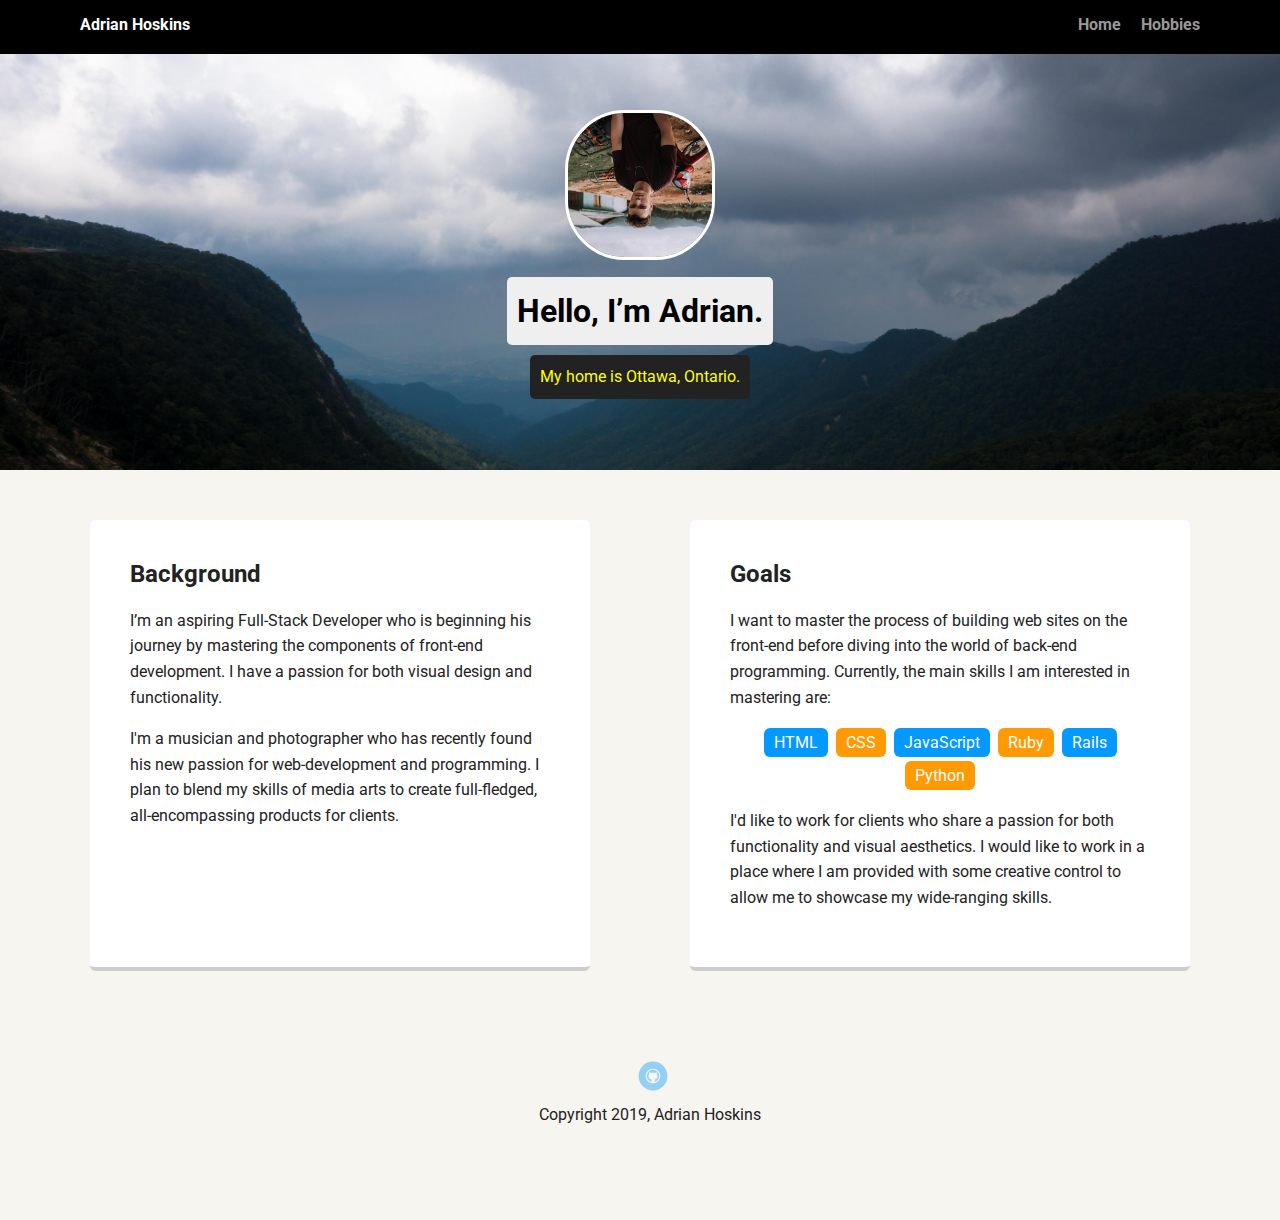
==== index.html @ 3abe0dc6 "Personalized Website for Unit 1 Project" ====
<!doctype html>
<html lang="en">
<head>
  <meta charset="utf-8">
  <title>Adrian Hoskin's Profile</title>
  <meta name="viewport" content="width=device-width, initial-scale=1.0">
  <link rel="stylesheet" href="styles.css">
  <link href="https://fonts.googleapis.com/css?family=Muli%7CRoboto:400,300,500,700,900" rel="stylesheet"></head>
  <body>

    <div class="main-nav">
        <ul class="nav">
          <li class="name">Adrian Hoskins</li>
          <li><a href="index.html">Home</a></li>
          <li><a href="hobbies.html">Hobbies</a></li>
        </ul>
    </div>

    <header>
      <img src="images/adrianhoskins.jpg" alt="Picture of Adrian Hoskins" class="profile-image">
      <h1 class="tag name">Hello, I’m Adrian.</h1>
      <p class="tag location">My home is Ottawa, Ontario.</p>
    </header>

    <main class="flex">
      <div class="card">
        <h2>Background</h2>
        <p>I’m an aspiring Full-Stack Developer who is beginning his journey by mastering the components of front-end development. I have a passion for both visual design and functionality.</p>
        <p>I'm a musician and photographer who has recently found his new passion for web-development and programming. I plan to blend my skills of media arts to create full-fledged, all-encompassing products for clients.</p>
      </div>

      <div class="card">
        <h2>Goals</h2>
        <p>I want to master the process of building web sites on the front-end before diving into the world of back-end programming. Currently, the main skills I am interested in mastering are:</p>
        <ul class="skills">
          <li>HTML</li>
          <li>CSS</li>
          <li>JavaScript</li>
          <li>Ruby</li>
          <li>Rails</li>
          <li>Python</li>
        </ul>
        <p>I'd like to work for clients who share a passion for both functionality and visual aesthetics. I would like to work in a place where I am provided with some creative control to allow me to showcase my wide-ranging skills.</p>
      </div>

    </main>
    <footer>
      <ul>
      <li><a href="https://github.com/hoskad" class="social github">Github</a></li>
      </ul>
      <p class="copyright">Copyright 2019, Adrian Hoskins</p>
    </footer>
  </body>
  </html>
---- styles.css ----
/* Global Layout Set-up */
* {
  box-sizing: border-box;
}

body {
  margin: 0;
  padding: 0;
  text-align: center;
  font-family: 'Roboto', sans-serif;
  color: #222;
  background: #f7f5f0;
}
/* Link Styles */

a {
  text-decoration: none;
  color: #999;
}
a:hover {
  color: #6633ff;
}

/* Section Styles */

.main-nav {
  width: 100%;
  background: black;
  min-height: 30px;
  padding: 10px;
  position: fixed;
  text-align: center;
}
.nav {
  display: flex;
  justify-content: space-around;
  font-weight: 700;
  list-style-type: none;
  margin: 0 auto;
  padding: 0;
}

.nav .name {
    display: block;
    margin-right: auto;
    color: white;
}
.nav li {
  padding: 5px 10px 10px 10px;
}
.nav a {
  transition: all .5s;
}
.nav a:hover {
  color: white
}

header {
  text-align: center;
  background: url('images/websitebackground.jpg') no-repeat top center ;
  background-size: cover;
  overflow: hidden;
  padding-top: 60px;
}
header {
  line-height: 1.5;
}
header .profile-image {
  margin-top: 50px;
  width: 150px;
  height: 150px;
  border-radius: 40%;
  border: 3px solid white;
  transition: all .5s;
}
header .profile-image:hover {
  transform: scale(1.2) rotate(5deg);
}
.tag {
  background-color: #efefef;
  color: black;
  padding: 10px;
  border-radius: 5px;
  display: table;
  margin: 10px auto;
}
.location {
  background-color: #222;
  color: yellow;
}
.card {
  margin: 30px;
  padding: 20px 40px 40px;
  max-width: 500px;
  text-align: left;
  background: #fff;
  border-bottom: 4px solid #ccc;
  border-radius: 6px;
  transition: all .5s;
}
.card:hover {
  border-color: #ff99ff;
}

ul.skills {
  padding: 0;
  text-align: center;
}

.skills li {
  border-radius: 6px;
  display: inline-block;
  background: #ff9904;
  color: white;
  padding: 5px 10px;
  margin: 2px;
}

.skills li:nth-child(odd) {
  background: #0399ff;
}

footer {
  width: 100%;
  min-height: 30px;
  padding: 20px 0 40px 20px;
}

footer .copyright {
  top: -8px;
  font-size: .75em;
}

footer ul {
  list-style-type: none;
  margin: 0;
  padding: 0;
}

footer ul li {
  display: inline-block;
}

a.social {
  display: inline-block;
  text-indent: -9999px;
  margin-left: 5px;
  width: 30px;
  height: 30px;
  background-size: 30px 30px;
  opacity: .4;
  transition: all .5s;
}

a.github {
  background-image: url(images/github.svg);
}
a.instagram {
  background-image: url(images/Black_Instagram.png);
}
a.social:hover {
  opacity: 1;
}
.clearfix {
  clear: both;
}

/* Styles for larger screens */
@media screen and (min-width: 720px) {

  .flex {
      display: -ms-flexbox;      /* TWEENER - IE 10 */
      display: flex;
      max-width: 1200px;
      -ms-flex-pack: distribute;
      justify-content: space-around;
      margin: 0 auto;
  }

  header {
    min-height: 470px;
  }

  .nav {
    max-width: 1200px;
    padding: 0 30px;
  }


  main {
    padding-top: 20px;
  }

  main p {
    line-height: 1.6em;
  }

  footer {
    font-size: 1.3em;
    max-width: 1200px;
    margin: 40px auto;
  }

}
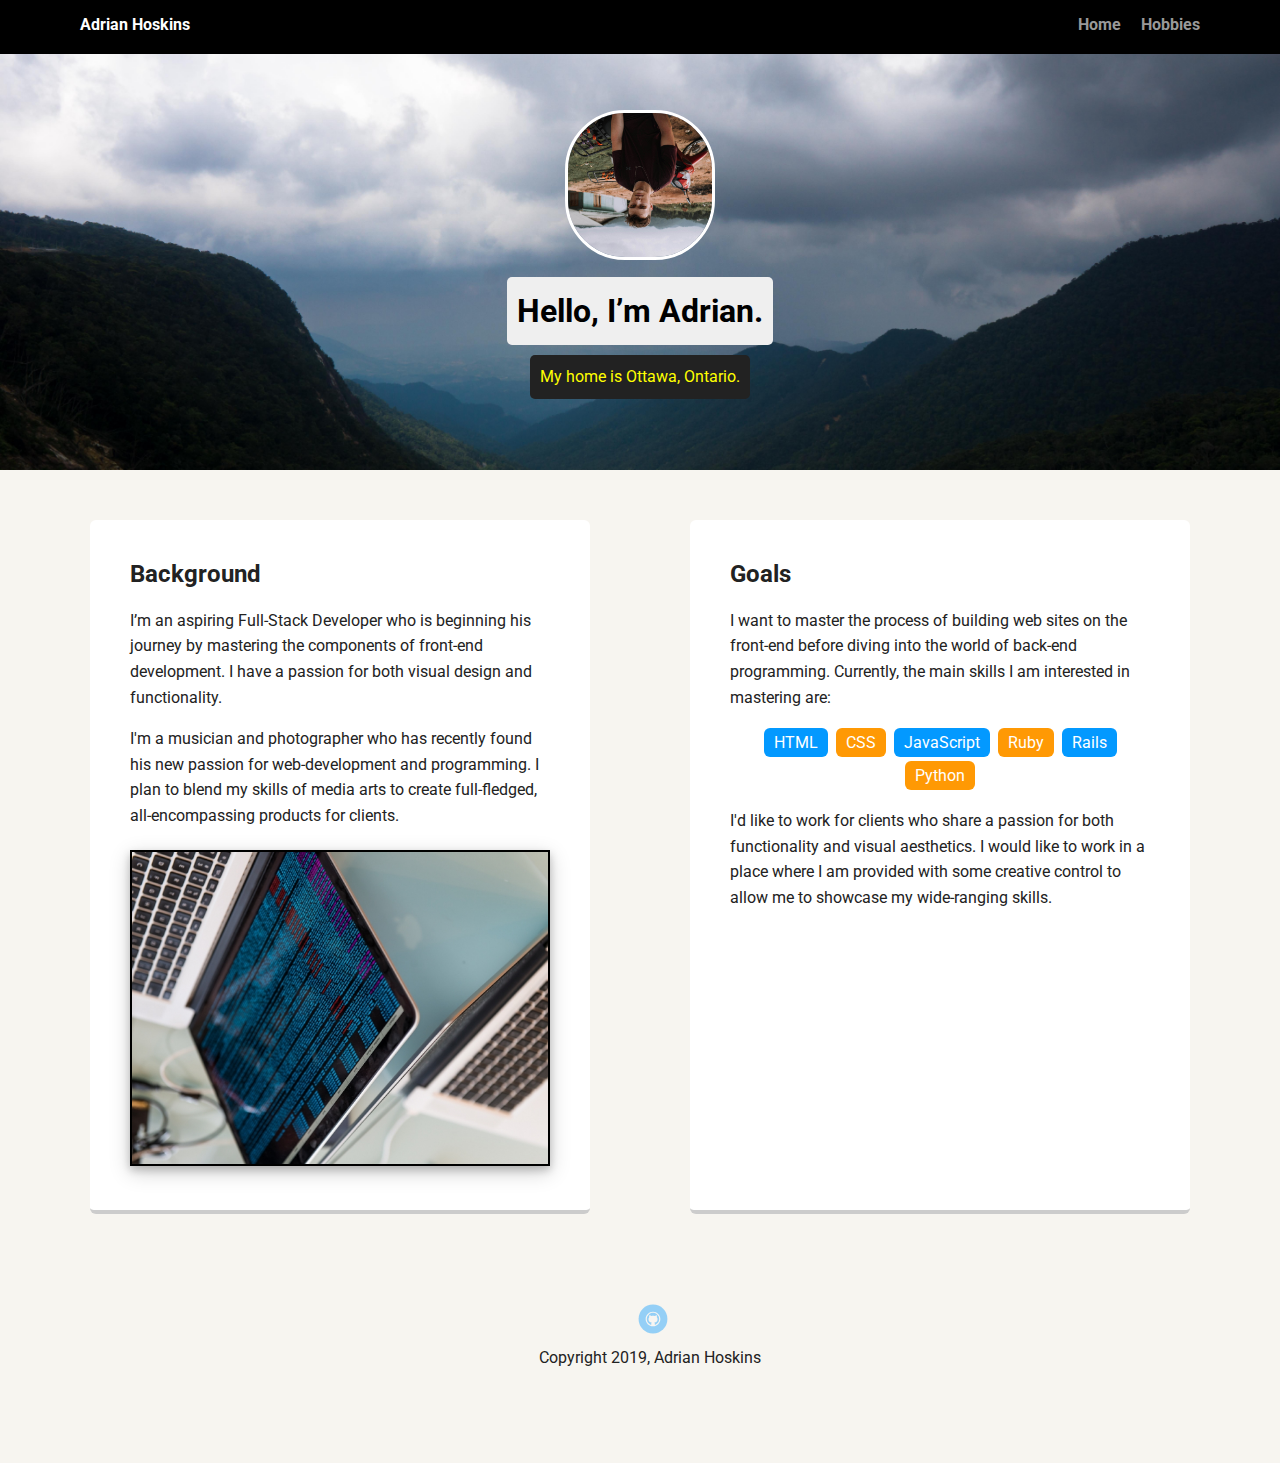
==== commit 29111fa0: "Added image to description box and practiced with box-shadow properties on the image." ====
--- a/index.html
+++ b/index.html
@@ -27,6 +27,7 @@
         <h2>Background</h2>
         <p>I’m an aspiring Full-Stack Developer who is beginning his journey by mastering the components of front-end development. I have a passion for both visual design and functionality.</p>
         <p>I'm a musician and photographer who has recently found his new passion for web-development and programming. I plan to blend my skills of media arts to create full-fledged, all-encompassing products for clients.</p>
+        <img src="images/codingimage.jpg" alt="Web Development" class="coding">
       </div>
 
       <div class="card">
--- a/styles.css
+++ b/styles.css
@@ -165,6 +165,16 @@
   clear: both;
 }
 
+.coding {
+  clear: both;
+  width: 100%;
+  border: solid 2px black;
+  margin-top: 5px;
+  box-shadow: 0 4px 8px 0 rgba(0,0,0,0.2), 0 6px 20px 0 rgba(0, 0, 0, 0.19); 
+
+
+}
+
 /* Styles for larger screens */
 @media screen and (min-width: 720px) {
 
